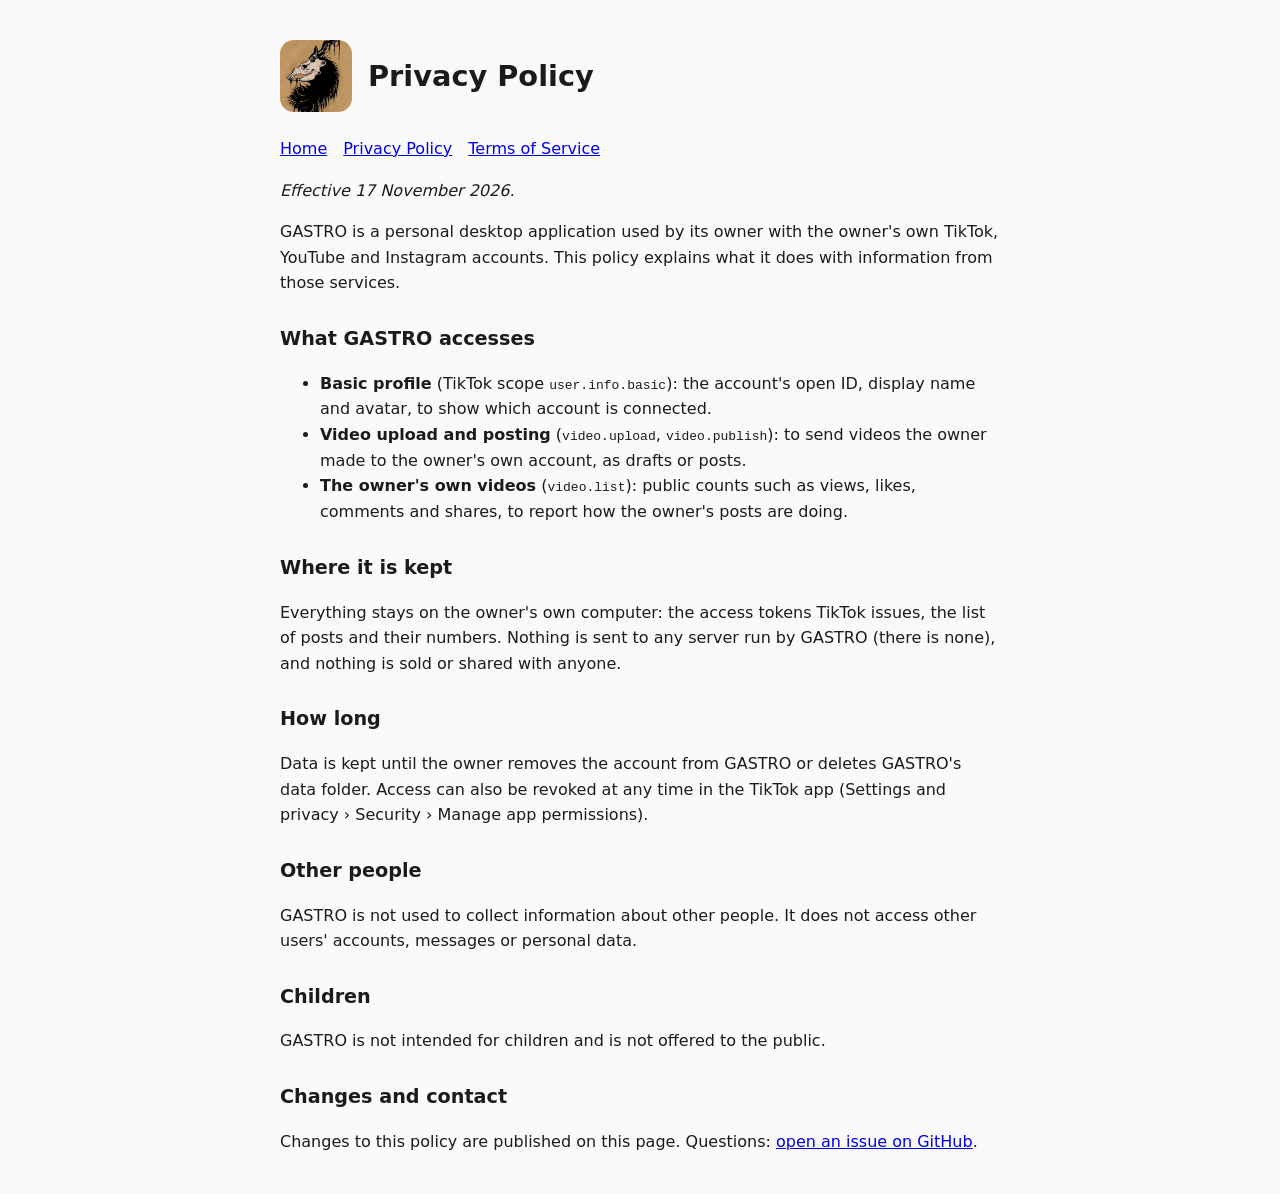
==== privacy.html @ c72d100b "GASTRO home page, privacy policy and terms of service Co-Authored-By: Claude Opus 5.5 <noreply@anthr" ====
<!DOCTYPE html>
<html lang="en"><head><meta charset="utf-8"><meta name="viewport" content="width=device-width,initial-scale=1">
<title>GASTRO – Privacy Policy</title><link rel="stylesheet" href="style.css"></head>
<body>
<header><img src="icon.png" alt="GASTRO icon"><h1>Privacy Policy</h1></header>
<nav><a href="./">Home</a><a href="privacy.html">Privacy Policy</a><a href="terms.html">Terms of Service</a></nav>
<p><em>Effective 17 November 2026.</em></p>
<p>GASTRO is a personal desktop application used by its owner with the owner's own TikTok, YouTube and Instagram
accounts. This policy explains what it does with information from those services.</p>
<h2>What GASTRO accesses</h2>
<ul>
<li><strong>Basic profile</strong> (TikTok scope <code>user.info.basic</code>): the account's open ID, display name and avatar,
to show which account is connected.</li>
<li><strong>Video upload and posting</strong> (<code>video.upload</code>, <code>video.publish</code>): to send videos the owner
made to the owner's own account, as drafts or posts.</li>
<li><strong>The owner's own videos</strong> (<code>video.list</code>): public counts such as views, likes, comments and shares,
to report how the owner's posts are doing.</li>
</ul>
<h2>Where it is kept</h2>
<p>Everything stays on the owner's own computer: the access tokens TikTok issues, the list of posts and their numbers.
Nothing is sent to any server run by GASTRO (there is none), and nothing is sold or shared with anyone.</p>
<h2>How long</h2>
<p>Data is kept until the owner removes the account from GASTRO or deletes GASTRO's data folder. Access can also be
revoked at any time in the TikTok app (Settings and privacy › Security › Manage app permissions).</p>
<h2>Other people</h2>
<p>GASTRO is not used to collect information about other people. It does not access other users' accounts, messages or
personal data.</p>
<h2>Children</h2>
<p>GASTRO is not intended for children and is not offered to the public.</p>
<h2>Changes and contact</h2>
<p>Changes to this policy are published on this page. Questions:
<a href="https://github.com/MahadevaKAFKA/gastro-site/issues">open an issue on GitHub</a>.</p>
</body></html>
---- style.css ----
body{font-family:system-ui,-apple-system,Segoe UI,Roboto,sans-serif;max-width:720px;margin:40px auto;padding:0 20px;line-height:1.6;color:#1b1b1b;background:#fafafa}
header{display:flex;align-items:center;gap:16px;margin-bottom:24px}
header img{width:72px;height:72px;border-radius:14px}
h1{margin:0;font-size:1.8rem}h2{margin-top:28px;font-size:1.2rem}
nav a{margin-right:16px}footer{margin-top:40px;font-size:.9rem;color:#666}
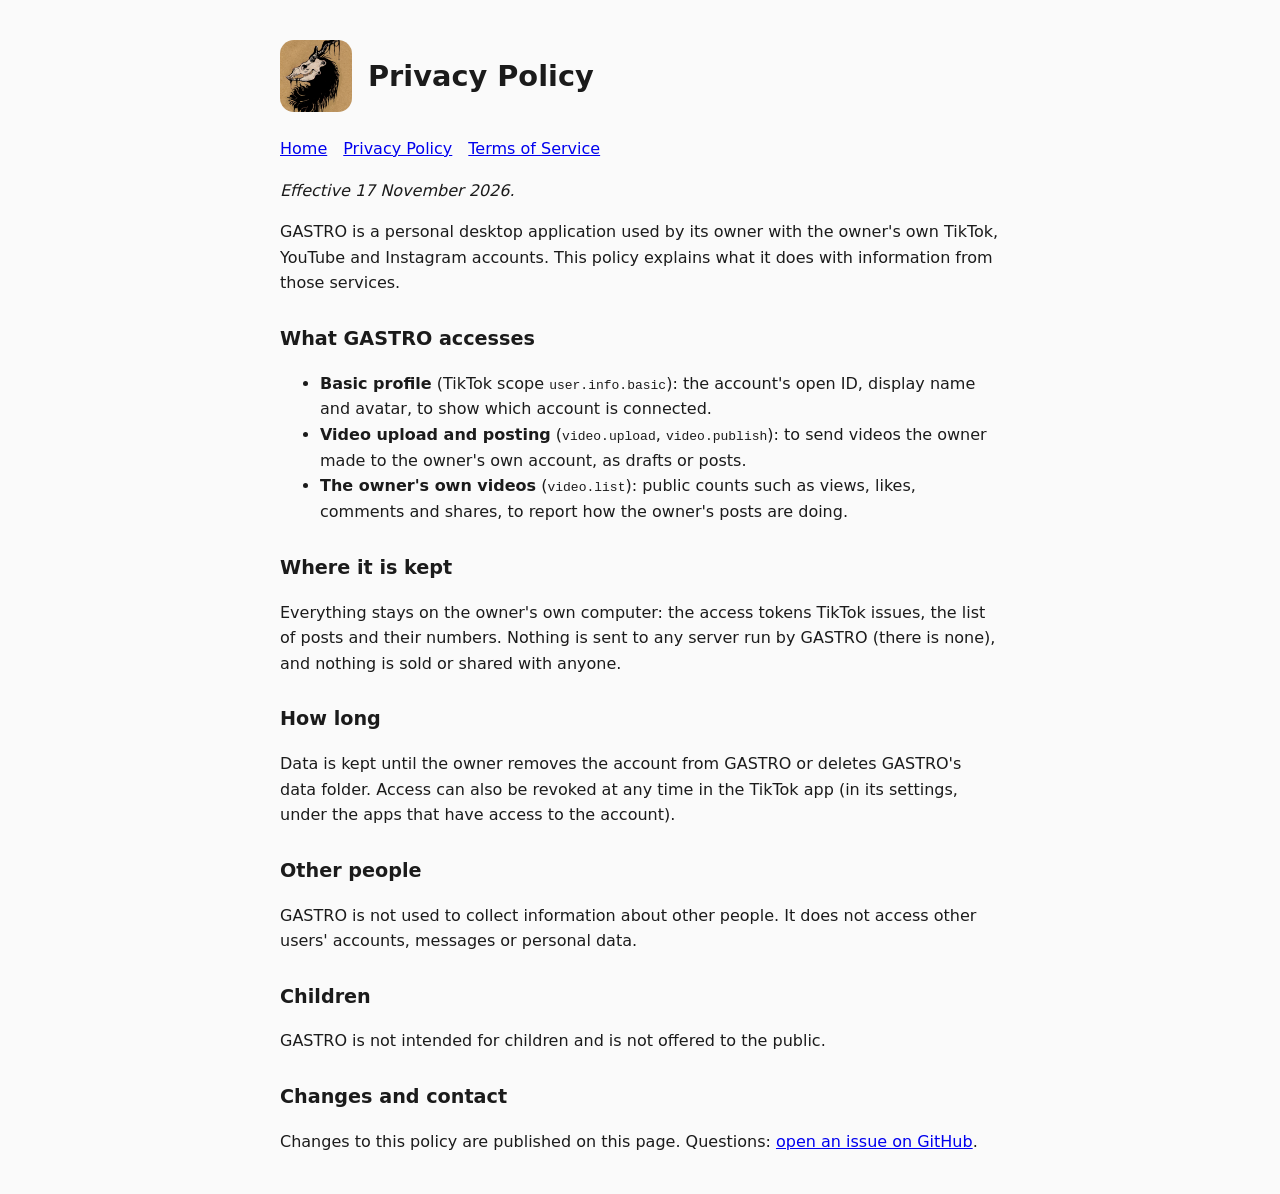
==== commit 7112db48: "Privacy policy: plainer line on revoking access Co-Authored-By: Claude Opus 5.5 <noreply@anthropic.c" ====
--- a/privacy.html
+++ b/privacy.html
@@ -21,7 +21,7 @@
 Nothing is sent to any server run by GASTRO (there is none), and nothing is sold or shared with anyone.</p>
 <h2>How long</h2>
 <p>Data is kept until the owner removes the account from GASTRO or deletes GASTRO's data folder. Access can also be
-revoked at any time in the TikTok app (Settings and privacy › Security › Manage app permissions).</p>
+revoked at any time in the TikTok app (in its settings, under the apps that have access to the account).</p>
 <h2>Other people</h2>
 <p>GASTRO is not used to collect information about other people. It does not access other users' accounts, messages or
 personal data.</p>
